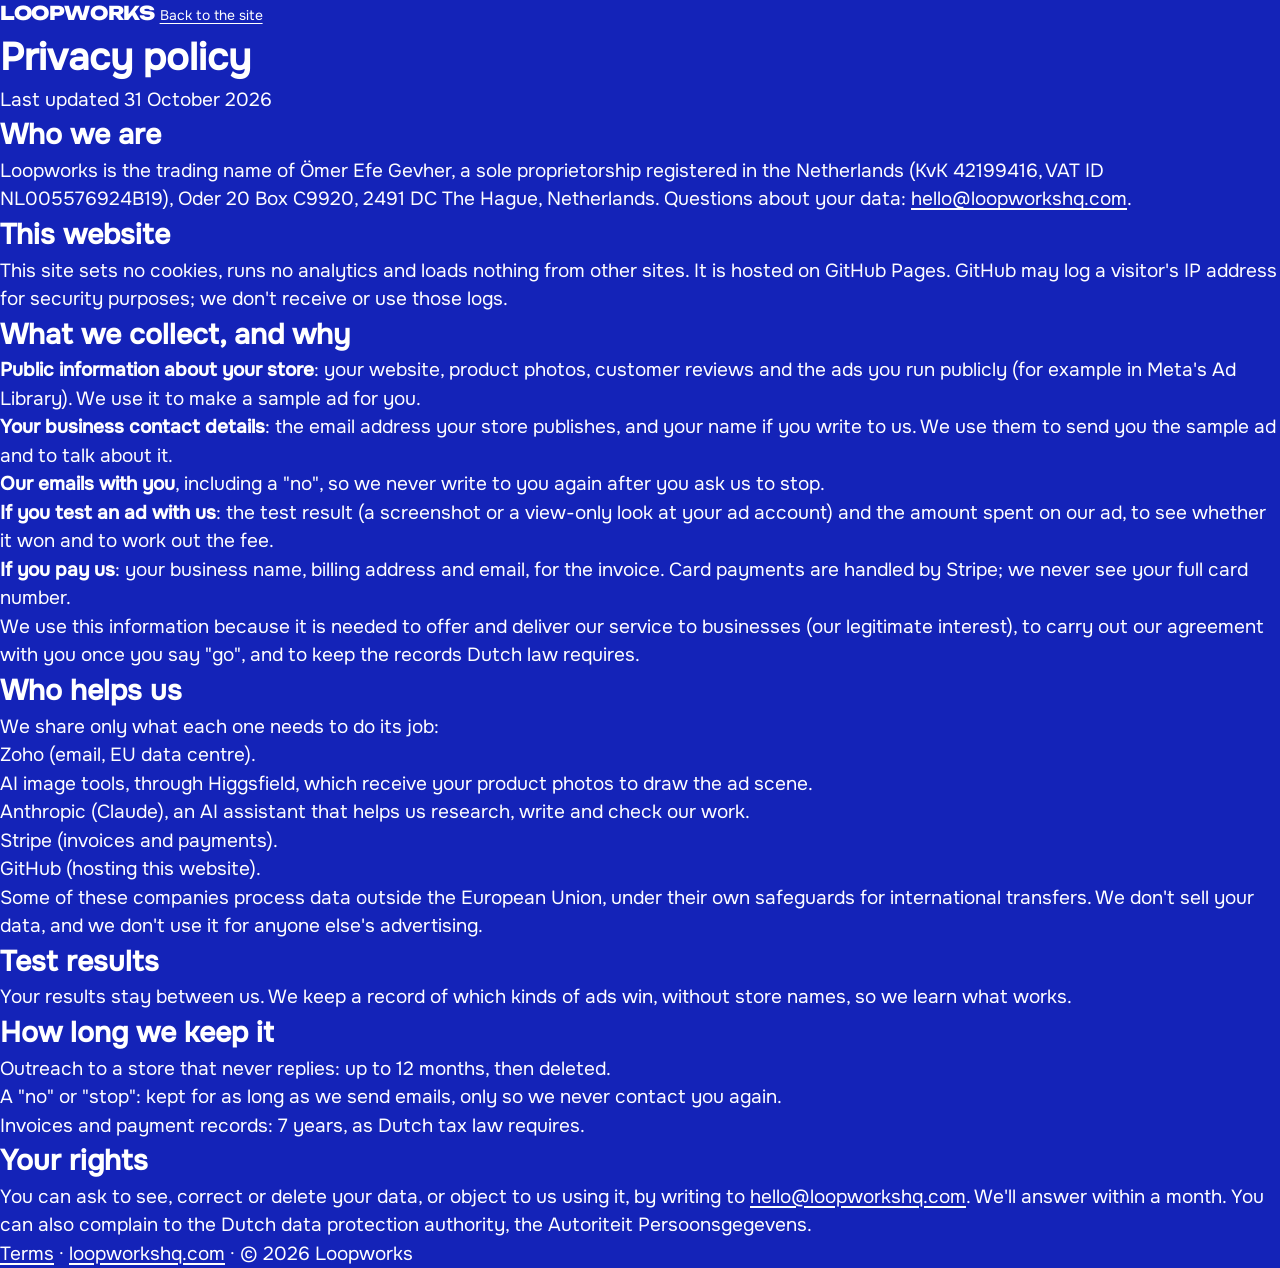
==== privacy.html @ ef195edc "Add files via upload" ====
<!doctype html>
<html lang="en">
<head>
<meta charset="utf-8">
<meta name="viewport" content="width=device-width, initial-scale=1">
<meta name="format-detection" content="telephone=no, date=no, address=no, email=no">
<title>Privacy policy: Loopworks</title>
<meta name="description" content="What Loopworks collects, why, who helps us, how long we keep it, and your rights.">
<meta name="theme-color" content="#1423b8">
<link rel="icon" href="assets/img/icon.svg" type="image/svg+xml">
<link rel="stylesheet" href="assets/css/site.css">
<link rel="stylesheet" href="assets/css/legal.css">
</head>
<body class="legal">

<header class="legal-top">
  <a class="wordmark" href="/">Loopworks</a>
  <a class="link-plain small" href="/">Back to the site</a>
</header>

<main class="legal-main">
  <h1>Privacy policy</h1>
  <p class="legal-meta">Last updated 31 October 2026</p>

  <h2>Who we are</h2>
  <p>Loopworks is the trading name of Ömer Efe Gevher, a sole proprietorship registered in the Netherlands (KvK 42199416, VAT ID NL005576924B19), Oder 20 Box C9920, 2491 DC The Hague, Netherlands. Questions about your data: <a class="link-plain" href="mailto:hello@loopworkshq.com">hello@loopworkshq.com</a>.</p>

  <h2>This website</h2>
  <p>This site sets no cookies, runs no analytics and loads nothing from other sites. It is hosted on GitHub Pages. GitHub may log a visitor's IP address for security purposes; we don't receive or use those logs.</p>

  <h2>What we collect, and why</h2>
  <ul>
    <li><strong>Public information about your store</strong>: your website, product photos, customer reviews and the ads you run publicly (for example in Meta's Ad Library). We use it to make a sample ad for you.</li>
    <li><strong>Your business contact details</strong>: the email address your store publishes, and your name if you write to us. We use them to send you the sample ad and to talk about it.</li>
    <li><strong>Our emails with you</strong>, including a "no", so we never write to you again after you ask us to stop.</li>
    <li><strong>If you test an ad with us</strong>: the test result (a screenshot or a view-only look at your ad account) and the amount spent on our ad, to see whether it won and to work out the fee.</li>
    <li><strong>If you pay us</strong>: your business name, billing address and email, for the invoice. Card payments are handled by Stripe; we never see your full card number.</li>
  </ul>
  <p>We use this information because it is needed to offer and deliver our service to businesses (our legitimate interest), to carry out our agreement with you once you say "go", and to keep the records Dutch law requires.</p>

  <h2>Who helps us</h2>
  <p>We share only what each one needs to do its job:</p>
  <ul>
    <li>Zoho (email, EU data centre).</li>
    <li>AI image tools, through Higgsfield, which receive your product photos to draw the ad scene.</li>
    <li>Anthropic (Claude), an AI assistant that helps us research, write and check our work.</li>
    <li>Stripe (invoices and payments).</li>
    <li>GitHub (hosting this website).</li>
  </ul>
  <p>Some of these companies process data outside the European Union, under their own safeguards for international transfers. We don't sell your data, and we don't use it for anyone else's advertising.</p>

  <h2>Test results</h2>
  <p>Your results stay between us. We keep a record of which kinds of ads win, without store names, so we learn what works.</p>

  <h2>How long we keep it</h2>
  <ul>
    <li>Outreach to a store that never replies: up to 12 months, then deleted.</li>
    <li>A "no" or "stop": kept for as long as we send emails, only so we never contact you again.</li>
    <li>Invoices and payment records: 7 years, as Dutch tax law requires.</li>
  </ul>

  <h2>Your rights</h2>
  <p>You can ask to see, correct or delete your data, or object to us using it, by writing to <a class="link-plain" href="mailto:hello@loopworkshq.com">hello@loopworkshq.com</a>. We'll answer within a month. You can also complain to the Dutch data protection authority, the Autoriteit Persoonsgegevens.</p>
</main>

<footer class="legal-foot">
  <p><a class="link-plain" href="terms.html">Terms</a> · <a class="link-plain" href="/">loopworkshq.com</a> · © 2026 Loopworks</p>
</footer>

</body>
</html>
---- assets/css/site.css ----
/* Loopworks, loopworkshq.com
   Flat saturated fields, heavy type, black-and-white archival photographs stuck on. Fonts are
   self-hosted, so the page contacts no other site. */

/* ---------- fonts (SIL Open Font License, see ../fonts/) ---------- */
@font-face { font-family: 'Unbounded'; font-style: normal; font-weight: 800; font-display: swap; src: url('../fonts/unbounded-800-latin.woff2') format('woff2'); unicode-range: U+0000-00FF, U+0131, U+0152-0153, U+02BB-02BC, U+02C6, U+02DA, U+02DC, U+0304, U+0308, U+0329, U+2000-206F, U+20AC, U+2122, U+2191, U+2193, U+2212, U+2215, U+FEFF, U+FFFD; }
@font-face { font-family: 'Unbounded'; font-style: normal; font-weight: 800; font-display: swap; src: url('../fonts/unbounded-800-latin-ext.woff2') format('woff2'); unicode-range: U+0100-02BA, U+02BD-02C5, U+02C7-02CC, U+02CE-02D7, U+02DD-02FF, U+0304, U+0308, U+0329, U+1D00-1DBF, U+1E00-1E9F, U+1EF2-1EFF, U+2020, U+20A0-20AB, U+20AD-20C4, U+2113, U+2C60-2C7F, U+A720-A7FF; }
@font-face { font-family: 'Onest'; font-style: normal; font-weight: 400 500; font-display: swap; src: url('../fonts/onest-latin.woff2') format('woff2'); unicode-range: U+0000-00FF, U+0131, U+0152-0153, U+02BB-02BC, U+02C6, U+02DA, U+02DC, U+0304, U+0308, U+0329, U+2000-206F, U+20AC, U+2122, U+2191, U+2193, U+2212, U+2215, U+FEFF, U+FFFD; }
@font-face { font-family: 'Onest'; font-style: normal; font-weight: 400 500; font-display: swap; src: url('../fonts/onest-latin-ext.woff2') format('woff2'); unicode-range: U+0100-02BA, U+02BD-02C5, U+02C7-02CC, U+02CE-02D7, U+02DD-02FF, U+0304, U+0308, U+0329, U+1D00-1DBF, U+1E00-1E9F, U+1EF2-1EFF, U+2020, U+20A0-20AB, U+20AD-20C4, U+2113, U+2C60-2C7F, U+A720-A7FF; }
/* the studio's ad face, used only on the Try it canvas, so it loads when the visitor gets there */
@font-face { font-family: 'Barlow Condensed'; font-style: normal; font-weight: 800; font-display: swap; src: url('../fonts/barlow-condensed-800-latin.woff') format('woff'); }
@font-face { font-family: 'Barlow Condensed'; font-style: normal; font-weight: 700; font-display: swap; src: url('../fonts/barlow-condensed-700-latin.woff') format('woff'); }

/* ---------- tokens ---------- */
:root {
  --bg: #1423b8;
  --surface: #1220a6;
  --ink: #ffffff;
  --muted: #b4bcf0;
  --accent: #1fc27a;
  --accent-hover: #3ad690;
  --accent-ink: #0a0a0a;
  --field-1: #1423b8;  --field-1-ink: #ffffff;
  --field-2: #000000;  --field-2-ink: #ffffff;
  --field-3: #f7dd47;  --field-3-ink: #000000;
  --field-4: #e9479f;  --field-4-ink: #000000;
  --black-step: #161616;
  --yellow-step: #e8cd2f;
  --yellow-light: #fbec8e;

  --font-display: 'Unbounded', 'Arial Black', sans-serif;
  --font-text: 'Onest', system-ui, sans-serif;

  --step-small: clamp(0.8125rem, 0.79rem + 0.1vw, 0.875rem);
  --step-body: clamp(1.125rem, 1.05rem + 0.2vw, 1.1875rem);
  --step-head: clamp(2rem, 1.3rem + 2.6vw, 3.5rem);
  --step-display: clamp(3rem, -0.2rem + 13.7vw, 13.75rem);

  --margin: clamp(1rem, 2.4vw, 2.25rem);
  --gutter: clamp(1rem, 2vw, 1.75rem);
  --pad: clamp(6rem, 10vw, 10rem);

  --ease-out: cubic-bezier(0.22, 1, 0.36, 1);
  --ease-expo: cubic-bezier(0.16, 1, 0.3, 1);
  --t-press: 140ms;
  --t-hover: 180ms;
}

/* ---------- reset ---------- */
*, *::before, *::after { box-sizing: border-box; }
html { -webkit-text-size-adjust: 100%; text-size-adjust: 100%; }
body { margin: 0; background: var(--bg); color: var(--ink); font-family: var(--font-text); font-size: var(--step-body); line-height: 1.5; -webkit-font-smoothing: antialiased; text-rendering: optimizeLegibility; }
h1, h2, h3, p, figure, blockquote, ul { margin: 0; }
ul { padding: 0; list-style: none; }
img, svg { display: block; max-width: 100%; }
img { height: auto; }
button, input, textarea { font: inherit; color: inherit; }
button { background: none; border: 0; padding: 0; cursor: pointer; }
a { color: inherit; }
:target { scroll-margin-top: 5rem; }
::selection { background: var(--accent); color: var(--accent-ink); }
:focus-visible { outline: 3px solid currentColor; outline-offset: 3px; }
p { text-wrap: pretty; }
h1, h2 { text-wrap: balance; font-weight: 800; }
.small { font-size: var(--step-small); line-height: 1.45; }
.sr-only { position: absolute; width: 1px; height: 1px; overflow: hidden; clip-path: inset(50%); white-space: nowrap; }
.head { font-family: var(--font-display); font-size: var(--step-head); line-height: 1.02; letter-spacing: -0.03em; text-transform: uppercase; }

/* ---------- controls ---------- */
.button { display: inline-flex; align-items: center; justify-content: center; min-height: 3rem; padding: 0 1.4rem; background: var(--accent); color: var(--accent-ink); font-family: var(--font-text); font-weight: 500; font-size: var(--step-body); line-height: 1; text-decoration: none; white-space: nowrap; transition: transform var(--t-press) var(--ease-out), background-color var(--t-hover) ease; }
.button:hover { background: var(--accent-hover); }
.button:active { transform: scale(0.97); }
.link-plain { text-decoration: underline; text-underline-offset: 0.18em; text-decoration-thickness: 0.08em; transition: text-decoration-thickness var(--t-hover) ease; }
.link-plain:hover { text-decoration-thickness: 0.16em; }
.field { display: block; width: 100%; min-height: 3rem; padding: 0.8rem 1rem; background: var(--yellow-light); color: #000; border: 0; border-radius: 0; font-size: var(--step-body); line-height: 1.4; resize: vertical; transition: background-color var(--t-hover) ease; }
.field:focus { background: #ffffff; }
.field:focus-visible { outline: 3px solid #000; outline-offset: 0; }

/* ---------- header: wordmark and the one action, taking the ink of each chapter ---------- */
.top { position: fixed; inset: 0 0 auto 0; z-index: 50; display: flex; justify-content: space-between; align-items: center; padding: 1.1rem var(--margin); color: var(--header-ink, #ffffff); background: var(--header-fill, transparent); transition: color 300ms ease, background-color 300ms ease, transform 360ms var(--ease-out); pointer-events: none; }
.top.is-away { transform: translateY(-130%); }
.top > *, .top.is-filled { pointer-events: auto; }
.wordmark { font-family: var(--font-display); font-weight: 800; font-size: var(--step-body); line-height: 1; letter-spacing: -0.02em; text-transform: uppercase; text-decoration: none; }
.top .wordmark { padding-block: 13px; margin-block: -13px; }

/* ---------- hero ---------- */
.hero { position: relative; min-height: 100svh; display: grid; grid-template-columns: repeat(12, minmax(0, 1fr)); grid-template-rows: auto 1fr auto; column-gap: var(--gutter); padding: 15svh var(--margin) var(--margin); background: var(--field-1); color: var(--field-1-ink); overflow: hidden; }
.hero-title { grid-column: 1 / -1; grid-row: 1; position: relative; z-index: 2; font-family: var(--font-display); font-size: var(--step-display); line-height: 1; letter-spacing: -0.03em; text-transform: uppercase; }
.hero-title .l1, .hero-title .l2 { display: block; }
.hero-title .l2 { color: var(--field-3); }
.hero-photo { grid-column: 8 / -1; grid-row: 1 / 4; align-self: end; justify-self: end; width: min(100%, 36rem); position: relative; z-index: 1; margin-bottom: 1rem; }
.hero-photo img { transform: rotate(-4deg); background: #000; }
.hero-photo figcaption { margin-top: 1.4rem; color: var(--muted); text-align: right; }
.hero-line { grid-column: 1 / 6; grid-row: 2; align-self: start; max-width: 31ch; margin-top: 2.5rem; position: relative; z-index: 2; }

/* ---------- how it works: one verb at a time ---------- */
.panel { position: relative; height: 100svh; min-height: 30rem; background: #000; color: #fff; }
.panel picture, .panel img { position: absolute; inset: 0; width: 100%; height: 100%; object-fit: cover; }
.verb-wrap { position: absolute; inset: 0; padding-top: calc(50svh - var(--step-display) / 2); pointer-events: none; }
.verb { position: sticky; top: calc(50svh - var(--step-display) / 2); text-align: center; color: var(--field-3); font-family: var(--font-display); font-size: var(--step-display); line-height: 1; letter-spacing: -0.03em; text-transform: uppercase; }
.panel-note { position: absolute; left: var(--margin); bottom: var(--margin); width: min(33rem, calc(100% - 2 * var(--margin))); background: #000; color: #fff; padding: 1.25rem 1.5rem 1.35rem; }
.panel-note .small { margin-top: 0.6rem; color: #c8c8c8; }

/* ---------- one word makes the ad: two words compared ---------- */
.showcase { display: grid; grid-template-columns: repeat(12, minmax(0, 1fr)); column-gap: var(--gutter); padding: var(--pad) var(--margin) 0; background: var(--field-2); color: var(--field-2-ink); }
.show-head { display: contents; }
.showcase .head { grid-column: 1 / 7; }
.showcase .show-head p { grid-column: 8 / -1; max-width: 46ch; padding-top: 0.4rem; }
.specimens { grid-column: 1 / -1; display: grid; grid-template-columns: repeat(12, minmax(0, 1fr)); column-gap: var(--gutter); margin-top: 12vh; }
.specimen:first-child { grid-column: 1 / 7; }
.specimen:last-child { grid-column: 7 / -1; }
.specimens { padding-bottom: var(--pad); }
.specimen figcaption { margin-top: 1.25rem; }
.word { font-family: var(--font-display); font-weight: 800; font-size: var(--step-display); line-height: 1; letter-spacing: -0.03em; text-transform: uppercase; }

/* ---------- try it: the live thing ---------- */
.try { display: grid; grid-template-columns: repeat(12, minmax(0, 1fr)); column-gap: var(--gutter); align-items: start; padding: var(--pad) var(--margin); background: var(--field-3); color: var(--field-3-ink); }
.try-copy { grid-column: 1 / 7; padding-right: clamp(0rem, 3vw, 3rem); }
.try-copy > p { margin-top: 1.5rem; max-width: 44ch; }
.try-form { display: grid; gap: 0.5rem; margin-top: 2.5rem; }
.try-label { font-weight: 500; }
.try-label + .field { margin-bottom: 1rem; }
.try-form .button { justify-self: start; margin-top: 0.75rem; }
.try-preview { grid-column: 7 / -1; }
.ad-img { width: 100%; aspect-ratio: 4 / 5; background: #cdc2b4; }
.try-preview figcaption { margin-top: 0.9rem; }

/* ---------- every ad, checked: the printed card ---------- */
.checks { display: flex; justify-content: center; padding: var(--pad) var(--margin) 0; background: var(--field-1); color: #fff; overflow: hidden; }
.card { width: min(56vw, 54rem); aspect-ratio: 5 / 7; padding: clamp(1.75rem, 3.9vw, 3.5rem) clamp(1.75rem, 3.9vw, 3.5rem) 26svh; margin-bottom: -18svh; background: #ffffff; color: #000; text-align: center; }
.card .head { font-size: var(--step-head); }
.card-photo { margin-top: 2.25rem; }
.card-video { display: block; width: 100%; height: auto; aspect-ratio: 16 / 9; object-fit: cover; background: #000; }
.card-photo figcaption { margin-top: 0.6rem; }
.check-list { margin-top: 2.25rem; line-height: 1.7; }
.check-list li { text-wrap: balance; }
.check-list li + li { margin-top: 0.15rem; }

/* ---------- price: one sentence ---------- */
.price { display: flex; flex-direction: column; justify-content: center; min-height: 80svh; padding: var(--pad) var(--margin); background: var(--field-4); color: var(--field-4-ink); }
.price-line { font-family: var(--font-display); font-size: var(--step-display); line-height: 1; letter-spacing: -0.03em; text-transform: uppercase; }
.price-line .pl { display: block; }
.chip { display: inline-block; padding: 0 0.15em; background: var(--accent); color: var(--accent-ink); }
.price-row { display: grid; grid-template-columns: repeat(12, minmax(0, 1fr)); column-gap: var(--gutter); align-items: end; margin-top: 4rem; }
.price-row > p { grid-column: 1 / 7; max-width: 46ch; }
.price-act { grid-column: 9 / -1; justify-self: end; display: flex; flex-direction: column; align-items: flex-end; gap: 0.9rem; }
.price-act .link-plain { padding-block: 9px; margin-block: -9px; }

/* ---------- questions: filled tiles ---------- */
.faq { display: grid; grid-template-columns: repeat(12, minmax(0, 1fr)); column-gap: var(--gutter); align-items: start; padding: var(--pad) var(--margin); background: var(--field-2); color: var(--field-2-ink); }
.faq-head { grid-column: 1 / 6; position: sticky; top: 6rem; }
.faq-list { grid-column: 6 / -1; display: grid; gap: 8px; }
.faq-list details { background: var(--black-step); transition: background-color var(--t-hover) ease; }
@media (hover: hover) { .faq-list details:hover { background: #222222; } }
.faq-list details[open] { background: var(--accent); color: var(--accent-ink); }
.faq-list summary { display: flex; justify-content: space-between; align-items: center; gap: 1.5rem; min-height: 72px; padding: 0.9rem 24px; font-weight: 500; cursor: pointer; list-style: none; }
.faq-list summary::-webkit-details-marker { display: none; }
.faq-list summary:focus-visible { outline-offset: -3px; }
.plus { position: relative; flex: none; width: 16px; height: 16px; }
.plus::before, .plus::after { content: ""; position: absolute; left: 0; top: 6.5px; width: 16px; height: 3px; background: currentColor; transition: transform 240ms var(--ease-out); }
.plus::after { transform: rotate(90deg); }
.faq-list details[open] .plus::after { transform: rotate(0deg); }
.faq-list details p { max-width: 52ch; padding: 0 24px 1.5rem; }

/* ---------- contact: photo strip and the three-cell bar ---------- */
.contact { padding: 48px 0 var(--pad); background: var(--field-3); color: var(--field-3-ink); }
.strip { overflow: hidden; }
.strip-track { display: flex; gap: 8px; width: max-content; padding-right: 8px; }
.strip img { height: 150px; width: auto; background: #000; }
.contact-body { padding: 72px var(--margin) 0; }
.bar { display: grid; grid-template-columns: repeat(3, minmax(0, 1fr)); gap: 8px; margin-top: 40px; }
.cell { display: flex; align-items: center; justify-content: center; min-height: 96px; background: var(--yellow-step); transition: background-color var(--t-hover) ease; }
.cell:focus-within { background: var(--yellow-light); }
.cell input { width: 100%; min-height: 96px; padding: 0 1rem; background: transparent; border: 0; text-align: center; font-size: var(--step-body); color: #000; }
.cell input::placeholder { color: #000; opacity: 0.72; }
.cell input:focus { outline: none; }
.submit { background: #000; color: var(--field-3); font-weight: 500; font-size: var(--step-body); transition: background-color var(--t-hover) ease, transform var(--t-press) var(--ease-out); }
.submit:hover { background: #262626; }
.submit:active { transform: scale(0.985); }
.submit:focus-visible { outline: 3px solid #000; outline-offset: 3px; }
.bar-notes { margin-top: 0.9rem; }

/* ---------- footer: photograph half, menu half ---------- */
.foot { display: grid; grid-template-columns: 1fr 1fr; min-height: 100svh; background: var(--field-1); color: #fff; }
.foot-photo { position: relative; min-height: 22rem; background: #000; }
.foot-photo img { position: absolute; inset: 0; width: 100%; height: 100%; object-fit: cover; object-position: 30% 50%; }
.foot-side { padding: 7.5rem var(--margin) var(--margin) clamp(1.5rem, 8.3vw, 8rem); display: flex; flex-direction: column; }
.foot-mark { margin-bottom: 2.5rem; }
.foot-menu { display: grid; gap: calc(1.1rem - 12px); }
.foot-menu a { display: inline-block; padding-block: 6px; font-family: var(--font-display); font-weight: 800; font-size: var(--step-head); line-height: 1; letter-spacing: -0.03em; text-transform: uppercase; text-decoration: none; transition: transform 320ms var(--ease-out), color var(--t-hover) ease; }
@media (hover: hover) {
  .foot-menu:hover a { color: var(--muted); }
  .foot-menu a:hover { color: #fff; transform: translateX(12px); }
}
.foot-menu a:focus-visible { color: #fff; transform: translateX(12px); }
.foot-blocks { display: grid; grid-template-columns: 1fr 1fr; gap: 2rem; margin-top: 64px; }
.foot-blocks p + p { margin-top: 0.9rem; }
.foot-blocks .link-plain { display: inline-block; padding-block: 11px; margin-block: -11px; }
.foot-credits { margin-top: auto; padding-top: 3rem; max-width: 60ch; color: var(--muted); }
.foot-credits + .small { margin-top: 0.6rem; color: var(--muted); }

/* ---------- tablet: two-column compositions stack ---------- */
@media (max-width: 63.99em) {
  .hero-photo { grid-column: 5 / -1; }
  .showcase .head, .showcase .show-head p { grid-column: 1 / -1; }
  .showcase .show-head p { padding-top: 0; margin-top: 1.5rem; }
  .try-copy, .try-preview { grid-column: 1 / -1; }
  .try-copy { padding-right: 0; }
  .try-copy > p { max-width: 52ch; }
  .try-preview { width: min(100%, 34rem); margin-top: 3.5rem; }
  .faq-head { grid-column: 1 / -1; position: static; margin-bottom: 2.5rem; }
  .faq-list { grid-column: 1 / -1; }
  .card { width: min(84vw, 40rem); }
  .foot { grid-template-columns: minmax(0, 1fr); }
  .foot-photo { min-height: 56svh; }
  .foot-side { padding: 4rem var(--margin) 2rem; }
}

/* ---------- phone ---------- */
@media (max-width: 47.99em) {
  /* the photo follows the sentence and the hero ends under it, so the next chapter shows below */
  .hero { grid-template-columns: minmax(0, 1fr); grid-template-rows: auto; min-height: 0; padding-top: 16svh; padding-bottom: 2rem; }
  .hero-title, .hero-photo, .hero-line { grid-column: 1; }
  .hero-line { grid-row: 2; max-width: none; width: 92%; margin-top: 2rem; }
  .hero-photo { grid-row: 3; align-self: start; width: 94%; margin: 2.5rem 0 0; }

  .panel-note { right: var(--margin); width: auto; padding: 1rem 1.1rem 1.1rem; }

  .showcase { grid-template-columns: minmax(0, 1fr); }
  .showcase .head, .showcase .show-head p { grid-column: 1; }
  .showcase .show-head p { padding-top: 0; margin-top: 1.25rem; }
  .specimens { grid-template-columns: minmax(0, 1fr); margin-top: 3rem; margin-inline: calc(var(--margin) * -1); }
  .specimen:first-child, .specimen:last-child { grid-column: 1; }
  .specimens { padding-bottom: 0; }
  .specimen { padding: 1.5rem var(--margin) 2.5rem; }
  .specimen:last-child { background: #fff; color: #000; }

  .try { grid-template-columns: minmax(0, 1fr); }
  .try-copy, .try-preview { grid-column: 1; }
  .try-preview { margin-top: 3rem; }
  .try-form .button { justify-self: stretch; }

  .card { width: 92vw; padding: 28px 28px 22svh; margin-bottom: -14svh; }
  .check-list { line-height: 1.35; }
  .check-list li + li { margin-top: 0.85rem; }

  .price-row { grid-template-columns: minmax(0, 1fr); margin-top: 2.5rem; }
  .price-row > p, .price-act { grid-column: 1; }
  .price-act { justify-self: stretch; align-items: stretch; margin-top: 2rem; }

  .faq { grid-template-columns: minmax(0, 1fr); }
  .faq-head { grid-column: 1; position: static; margin-bottom: 2rem; }
  .faq-list { grid-column: 1; gap: 6px; }
  .faq-list summary { min-height: 64px; padding: 0.8rem 20px; }
  .faq-list details p { padding: 0 20px 20px; }

  .strip img { height: 110px; }
  .contact-body { padding-top: 48px; }
  .bar { grid-template-columns: minmax(0, 1fr); }
  .cell, .cell input { min-height: 60px; }
  .foot-photo { min-height: 50svh; }
  .foot-side { padding: 3rem var(--margin) 2rem; }
  .foot-menu { gap: calc(1.25rem - 12px); }
  .foot-blocks { grid-template-columns: minmax(0, 1fr); gap: 1.25rem; margin-top: 3rem; }
}

/* ---------- narrow phones: under 360px, and bigger phones set to display zoom ---------- */
@media (max-width: 22.49em) {
  :root { --step-display: clamp(2.5rem, -0.2rem + 13.7vw, 3rem); --step-head: 1.8rem; }
  .foot-menu { gap: calc(1.25rem - 16px); }
  .foot-menu a { padding-block: 8px; }
}

/* ---------- short phones (an iPhone SE, old 320px phones): the next chapter still shows under the hero ---------- */
@media (max-width: 47.99em) and (max-height: 44em) {
  .hero { padding-top: 12svh; }
  .hero-photo { width: 84%; }
}

/* ---------- a phone on its side: wide and short ---------- */
@media (orientation: landscape) and (max-height: 31.25em) {
  :root { --step-display: min(clamp(3rem, -0.2rem + 13.7vw, 13.75rem), 18svh); }
  .hero { grid-template-columns: repeat(12, minmax(0, 1fr)); min-height: 0; padding-top: 6rem; padding-bottom: 2rem; }
  .hero-title { grid-column: 1 / -1; }
  .hero-line { grid-column: 1 / 7; grid-row: 2; width: auto; max-width: 40ch; margin-top: 1.5rem; }
  .hero-photo { grid-column: 8 / -1; grid-row: 2 / 4; align-self: start; width: 100%; margin: 1.5rem 0 0; }
  .panel { min-height: 0; }
  .verb-wrap { padding-top: 22svh; }
  .verb { position: static; }
}

/* ---------- motion (the finished state is the reduced-motion state) ---------- */
@media (prefers-reduced-motion: reduce) {
  .top { transition: color 300ms ease, background-color 300ms ease; }
}
@media (prefers-reduced-motion: no-preference) {
  .js .hero-title .l1, .js .hero-title .l2 { animation: lw-rise 900ms var(--ease-out) both; }
  .js .hero-title .l2 { animation-delay: 110ms; }
  .js .hero-photo img { animation: lw-stick 1000ms var(--ease-expo) 150ms both; }
  .js .hero-line { animation: lw-rise 800ms var(--ease-out) 300ms both; }

  .js [data-reveal] { opacity: 0; transform: translateY(24px); transition: opacity 700ms var(--ease-out), transform 900ms var(--ease-out); transition-delay: calc(var(--i, 0) * 80ms); }
  .js [data-reveal].is-in { opacity: 1; transform: none; }
  .js .card[data-reveal] { transform: translateY(64px); }
  .js .card[data-reveal].is-in { transform: none; }

  .js .strip-track { animation: lw-drift 90s linear infinite; }
  .js .strip.is-paused .strip-track, .js .strip.is-hidden .strip-track { animation-play-state: paused; }
}
@media (prefers-reduced-motion: no-preference) and (max-width: 47.99em) {
  .js .strip-track { animation-duration: 70s; }
}
@keyframes lw-rise { from { opacity: 0; transform: translateY(28px); } to { opacity: 1; transform: none; } }
@keyframes lw-stick { from { opacity: 0; transform: translateY(48px) rotate(0deg); } to { opacity: 1; transform: rotate(-4deg); } }
@keyframes lw-drift { to { transform: translateX(-50%); } }
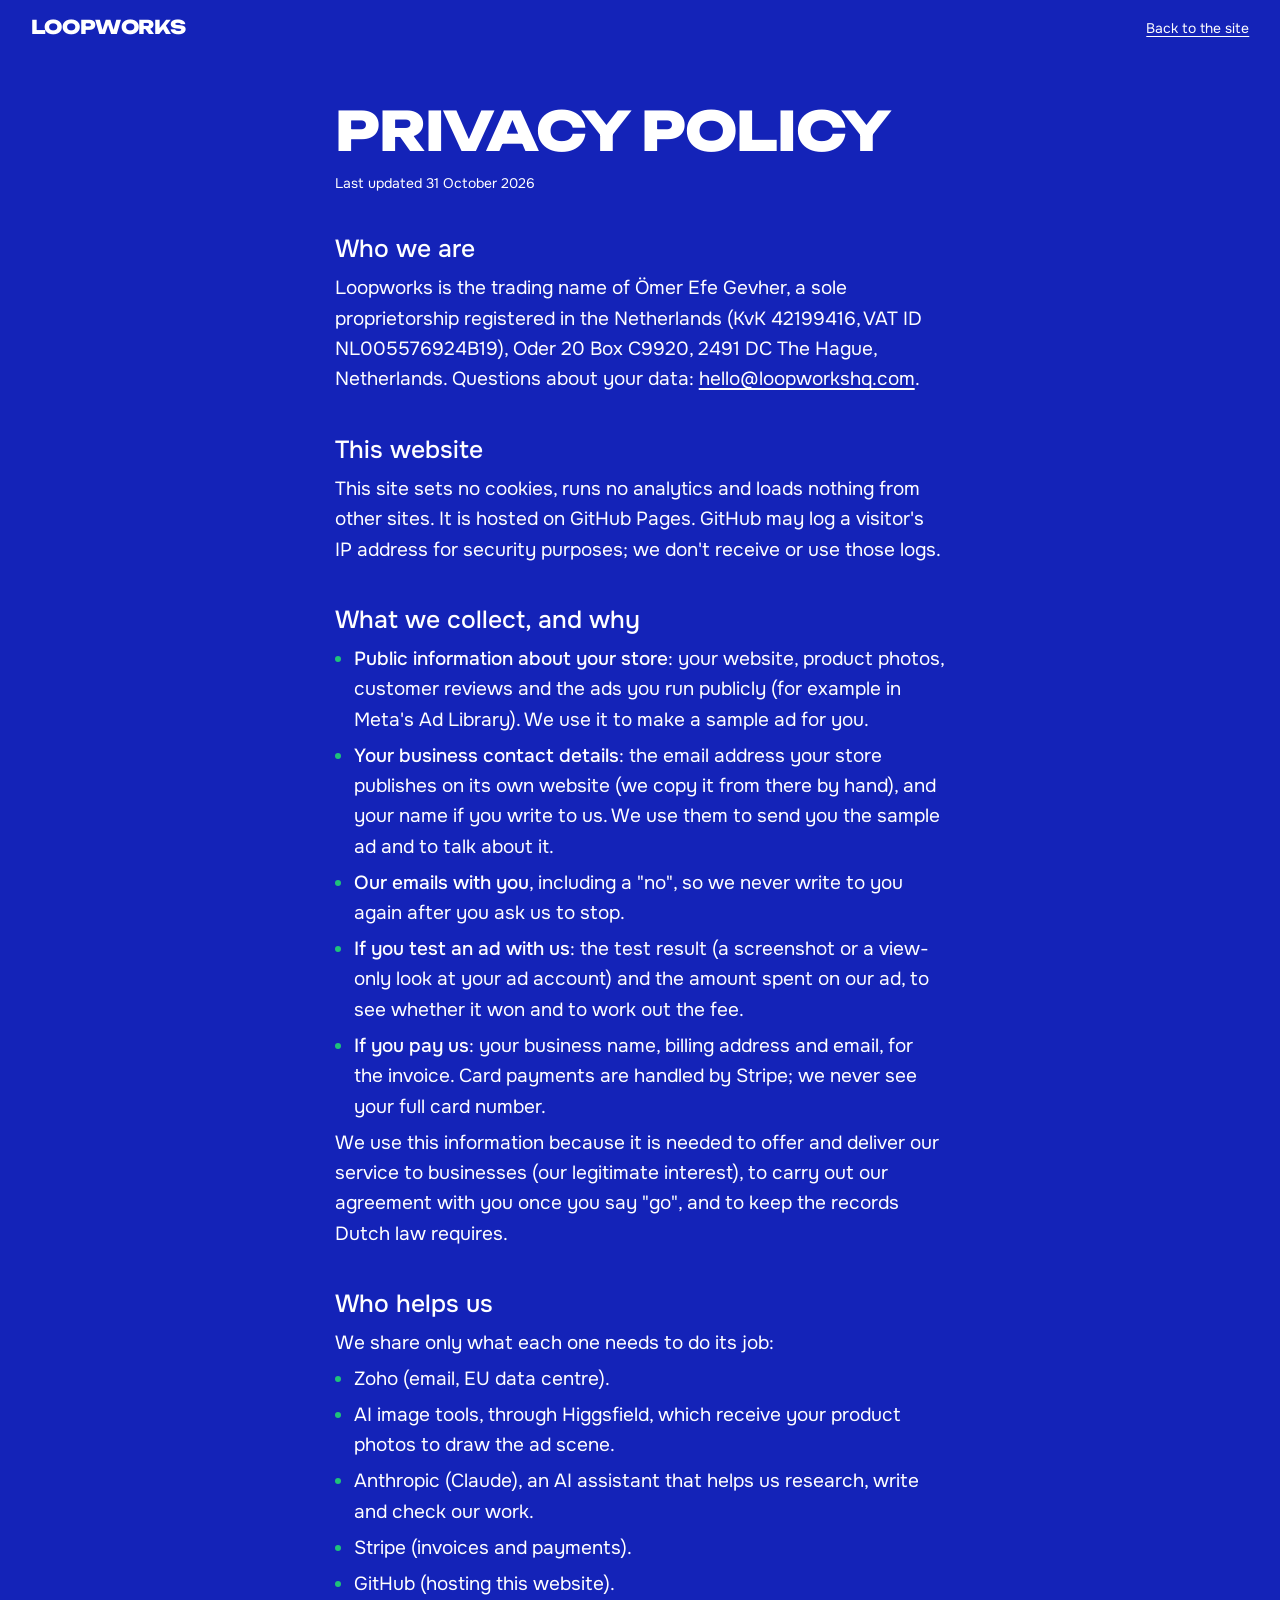
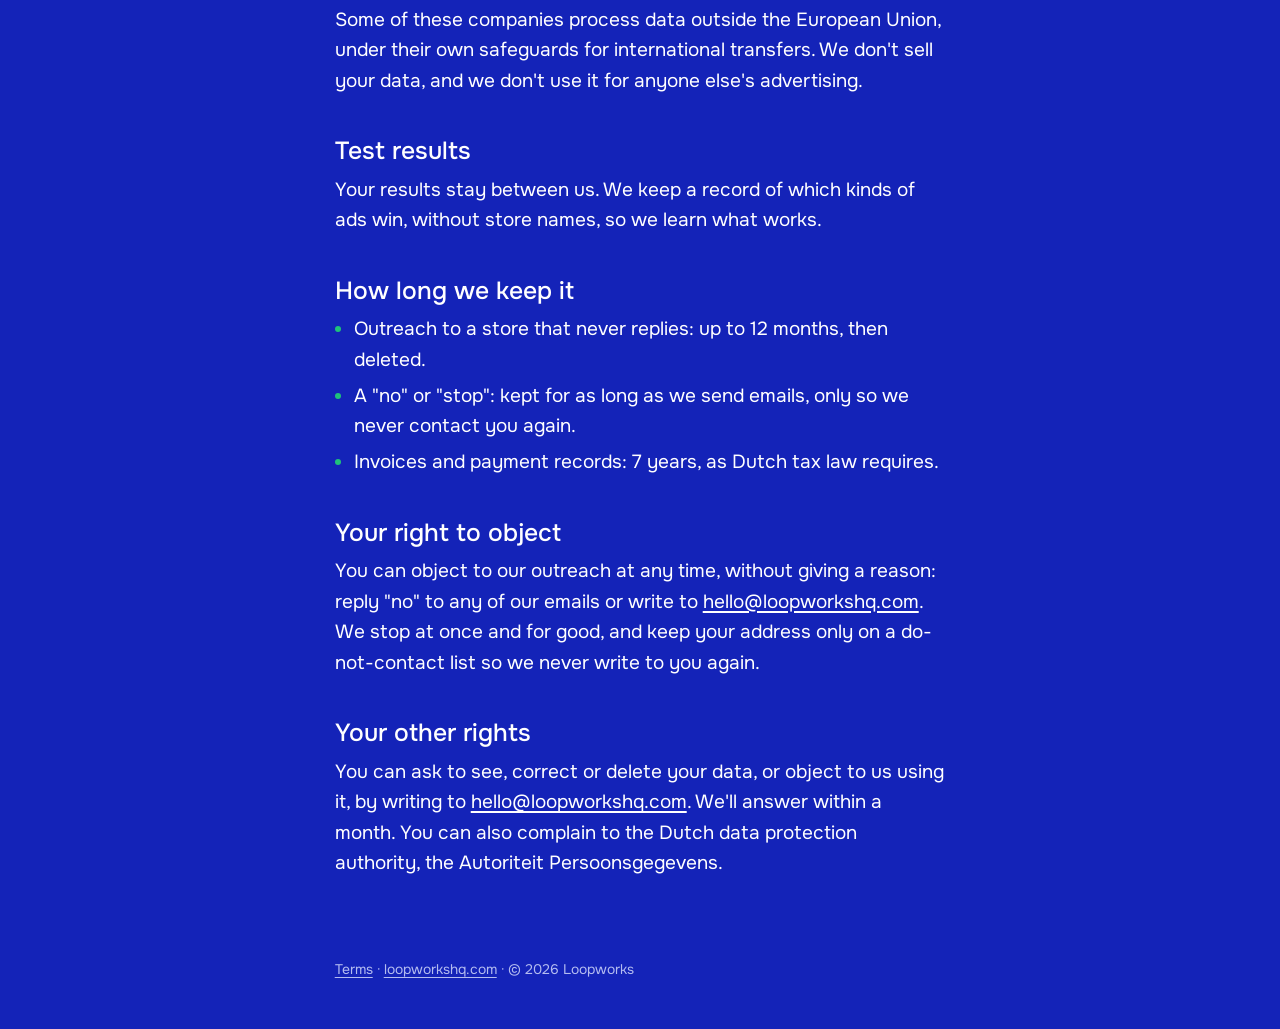
==== commit f4aff9fa: "Add files via upload" ====
--- a/privacy.html
+++ b/privacy.html
@@ -31,7 +31,7 @@
   <h2>What we collect, and why</h2>
   <ul>
     <li><strong>Public information about your store</strong>: your website, product photos, customer reviews and the ads you run publicly (for example in Meta's Ad Library). We use it to make a sample ad for you.</li>
-    <li><strong>Your business contact details</strong>: the email address your store publishes, and your name if you write to us. We use them to send you the sample ad and to talk about it.</li>
+    <li><strong>Your business contact details</strong>: the email address your store publishes on its own website (we copy it from there by hand), and your name if you write to us. We use them to send you the sample ad and to talk about it.</li>
     <li><strong>Our emails with you</strong>, including a "no", so we never write to you again after you ask us to stop.</li>
     <li><strong>If you test an ad with us</strong>: the test result (a screenshot or a view-only look at your ad account) and the amount spent on our ad, to see whether it won and to work out the fee.</li>
     <li><strong>If you pay us</strong>: your business name, billing address and email, for the invoice. Card payments are handled by Stripe; we never see your full card number.</li>
@@ -59,7 +59,10 @@
     <li>Invoices and payment records: 7 years, as Dutch tax law requires.</li>
   </ul>
 
-  <h2>Your rights</h2>
+  <h2>Your right to object</h2>
+  <p>You can object to our outreach at any time, without giving a reason: reply "no" to any of our emails or write to <a class="link-plain" href="mailto:hello@loopworkshq.com">hello@loopworkshq.com</a>. We stop at once and for good, and keep your address only on a do-not-contact list so we never write to you again.</p>
+
+  <h2>Your other rights</h2>
   <p>You can ask to see, correct or delete your data, or object to us using it, by writing to <a class="link-plain" href="mailto:hello@loopworkshq.com">hello@loopworkshq.com</a>. We'll answer within a month. You can also complain to the Dutch data protection authority, the Autoriteit Persoonsgegevens.</p>
 </main>
 
--- a/assets/css/legal.css
+++ b/assets/css/legal.css
@@ -0,0 +1,16 @@
+/* Privacy and terms pages: long text on the site's colours and fonts (site.css loads first). */
+body.legal { background: var(--bg); color: var(--ink); font-family: var(--font-text); font-size: var(--step-body); line-height: 1.6; margin: 0; }
+.legal-top { display: flex; justify-content: space-between; align-items: center; gap: 1rem; padding: 1.1rem var(--margin); }
+.legal-top a { color: var(--ink); }
+.legal-main { max-width: 42rem; margin: 0 auto; padding: 3rem var(--margin) 5rem; }
+.legal-main h1 { font-family: var(--font-display); font-weight: 800; font-size: var(--step-head); line-height: 1.05; letter-spacing: -0.02em; text-transform: uppercase; margin: 0 0 0.75rem; overflow-wrap: anywhere; }
+.legal-main h2 { font-family: var(--font-text); font-weight: 500; font-size: 1.3em; line-height: 1.25; margin: 2.5rem 0 0.5rem; }
+.legal-main p, .legal-main li { color: var(--ink); }
+.legal-main ul { padding-left: 1.2rem; list-style: disc; }
+.legal-main li { margin: 0.35rem 0; list-style: disc; }
+.legal-main li::marker { color: var(--accent); }
+.legal-main strong { font-weight: 500; }
+.legal-main a { color: var(--ink); }
+.legal-meta { color: var(--muted); font-size: var(--step-small); }
+.legal-foot { max-width: 42rem; margin: 0 auto; padding: 0 var(--margin) 3rem; color: var(--muted); font-size: var(--step-small); }
+.legal-foot a { color: var(--muted); }
